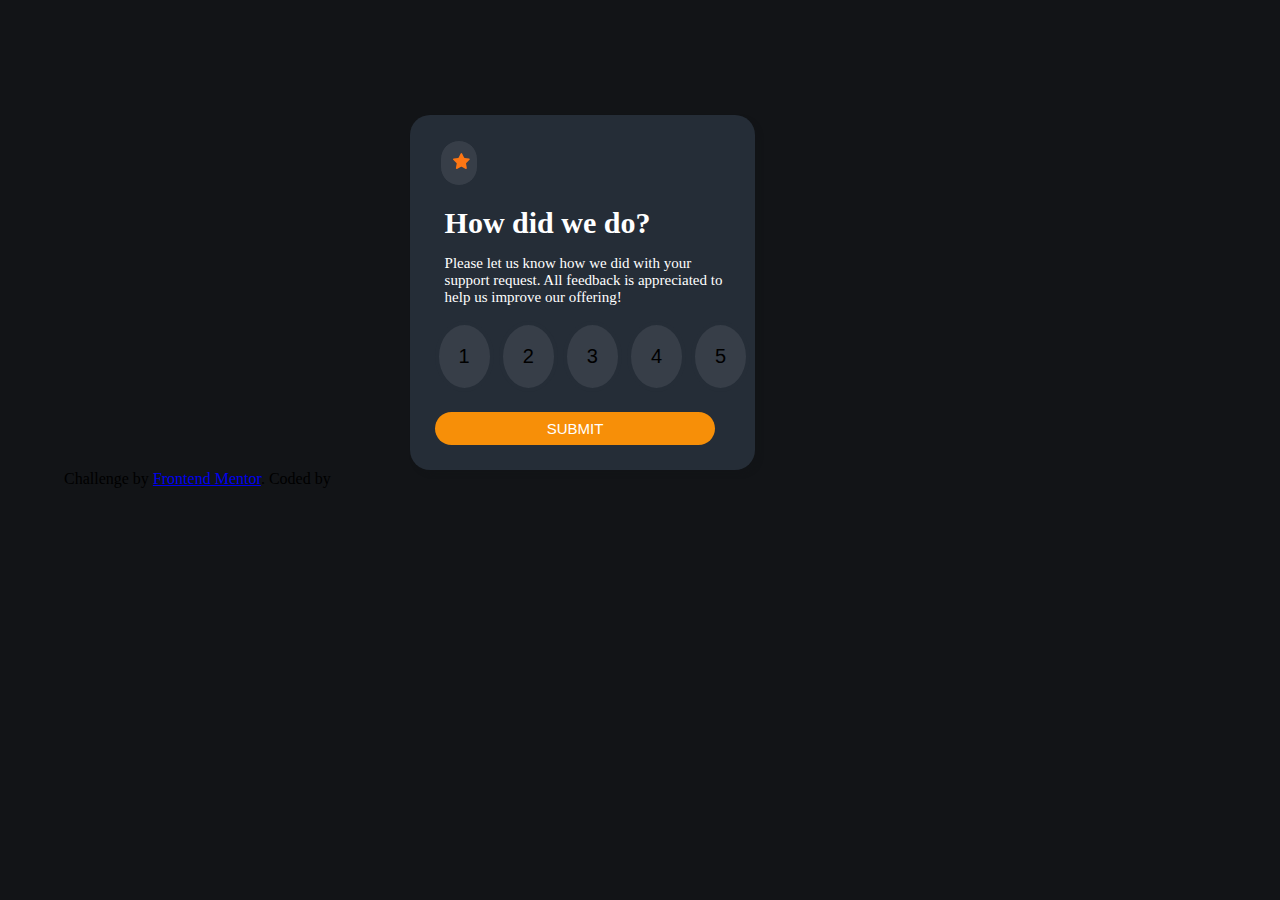
==== index.html @ c4d913ff "First commit" ====
<!DOCTYPE html>
<html lang="en">
<head>
    <meta charset="UTF-8">
    <meta http-equiv="X-UA-Compatible" content="IE=edge">
    <meta name="viewport" content="width=device-width, initial-scale=1.0">
    <title>RATE</title>
    <link rel="stylesheet" href="./CSS/rating.css">
</head>
<body>
    <section id="container">
        <div class="head">
            <img src="./images/icon-star.svg" alt="">
        </div>
        <div class="heading">
            <h1>How did we do?</h1>
            <p>Please let us know how we did with your support request. All feedback is appreciated 
                to help us improve our offering!</p>
        </div>
        <div class="rate">
            <button type="button" onclick="">1</button>
            <button type="button" onclick="">2</button>
            <button type="button" onclick="">3</button>
            <button type="button" onclick="">4</button>
            <button type="button" onclick="">5</button>
        </div>
        <div class="submit">
            <button type="submit" onclick="">Submit</button>
        </div>
    </section>
    <div class="attribution">
        Challenge by <a href="https://www.frontendmentor.io?ref=challenge" target="_blank">Frontend Mentor</a>. 
        Coded by <a href="#> JIDE-NNA</a>.
      </div>
    <script src="./JS/rating.js"></script>
</body>
</html>
---- CSS/rating.css ----
/* RATING PAGE*/
* {
    margin: 0;
    padding: 0;
    box-sizing: border-box;
}
:root {
    --White: hsl(0, 0%, 100%);
    --Light-Grey: hsl(217, 12%, 63%);
    --Medium-Grey: hsl(216, 12%, 54%);
    --Dark-Blue: hsl(213, 19%, 18%);
    --Very-Dark-Blue: hsl(216, 12%, 8%);
}
body{
    margin: 5%;
    background: var(--Very-Dark-Blue);
}
#container {
    margin-left: 30%;
    margin-top: 10%;
    box-shadow: 4px 4px 4px var(--Very-Dark-Blue);
    width: 30%;
    background: var(--Dark-Blue);
    border-radius: 20px;
    padding: 25px;
}
/* STAR IMAGE*/
#container .head {
    background: hsl(218, 13%, 25%);
    width: 13%;
    border: 1px solid var(--Dark-Blue);
    padding: 12px;
    border-radius: 50px;
    margin-left: 5px;
}
#container .heading {
    margin-left: 10px;
    margin-top: 20px;
    color: white;
}
#container .heading h1 {
    color: var(--White);
    font-size: 30px;
}
#container .heading p {
    margin-top: 15px;
    font-size: 15px;
}
#container .rate {
    margin-top: 15px;
    display: flex;
    gap: 5px;
}
#container .rate button {
    border: 4px solid var(--Dark-Blue);
    background: hsl(218, 13%, 25%);
    padding: 20px;
    border-radius: 50%;
    font-size: 20px;
}
#container .rate button:hover {
    background: rgb(131, 86, 3);
    cursor: pointer;
}
#container .submit button {
    margin-top: 20px;
    width: 95%;
    border-radius: 30px;
    border: hidden;
    padding: 8px;
    color: white;
    background: rgb(247, 143, 8);
    text-transform: uppercase;
    font-size: 15px;
}
#container .submit button:hover {
    color: rgb(131, 86, 3);
    background: white;
}


/* THANK YOU STATE*/
#contain {
    margin-left: 30%;
    margin-top: 15%;
    box-shadow: 4px 4px 4px var(--Very-Dark-Blue);
    width: 27%;
    background: var(--Dark-Blue);
    border-radius: 20px;
    padding: 25px;
}
#contain .image img {
    margin-left: 70px;
    width: 40%;
    height: 80px;
}
#contain .thanks{
    text-align: center;
    margin-top: 20px;
    padding: 2%;
    margin-left: 55px;
    width: 50%;
    background: hsl(215, 15%, 24%);
    box-shadow: 4px 4px 4px var(--Dark-Blue);
    border-radius: 15px;
}
#contain .words {
    color: white;
    text-align: center;
}
#contain .words h1 {
    margin-top: 20px;
    font-size: 25px;
}
#contain .words p {
    margin-top: 20px;
    opacity: 50%;
}
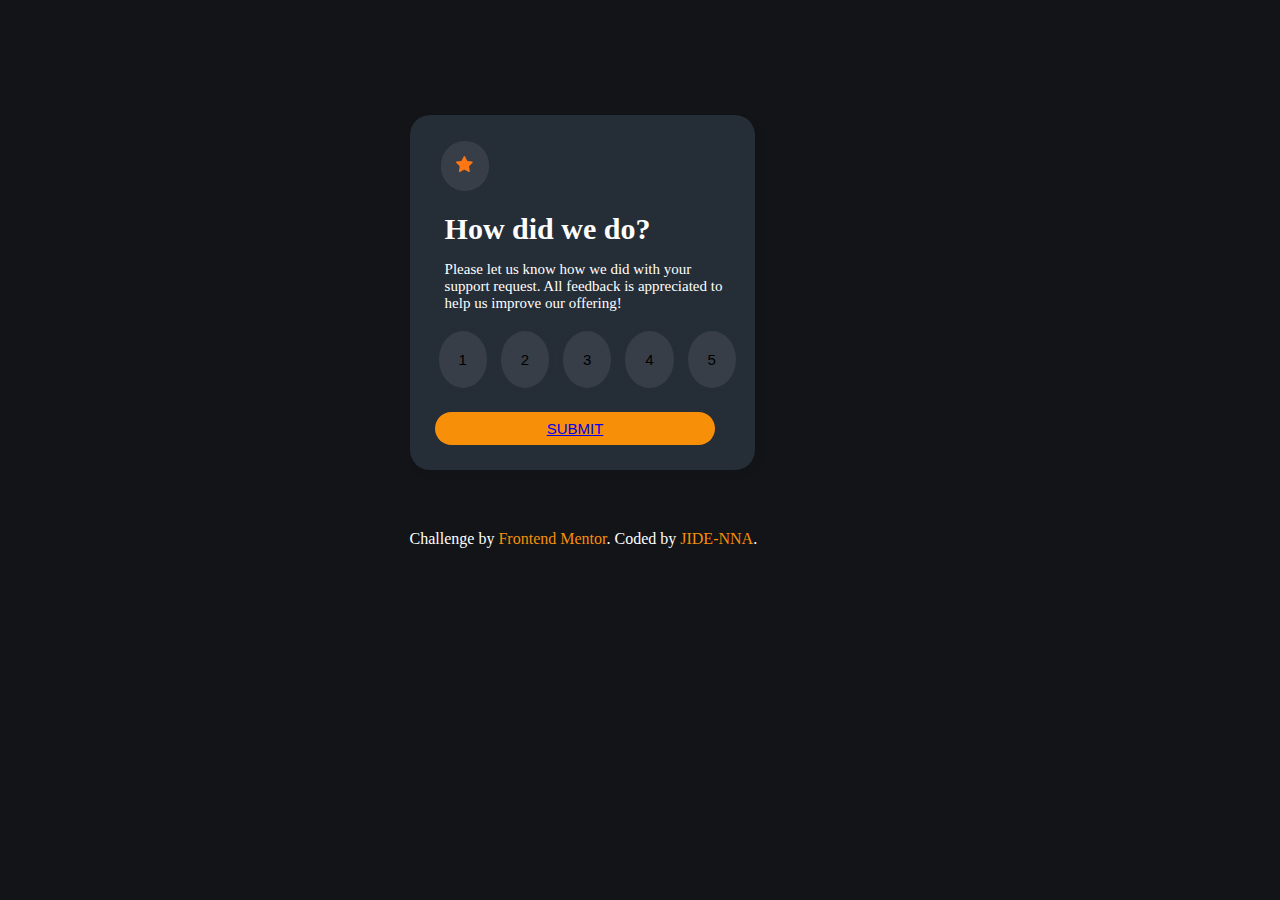
==== commit 6a65cbbc: "Second commit" ====
--- a/index.html
+++ b/index.html
@@ -25,13 +25,15 @@
             <button type="button" onclick="">5</button>
         </div>
         <div class="submit">
-            <button type="submit" onclick="">Submit</button>
+            <button type="submit" onclick=""><a href="thankyou.html">Submit</a></button>
         </div>
     </section>
+    <footer>
     <div class="attribution">
         Challenge by <a href="https://www.frontendmentor.io?ref=challenge" target="_blank">Frontend Mentor</a>. 
-        Coded by <a href="#> JIDE-NNA</a>.
+        Coded by <a href="#"> JIDE-NNA</a>.
       </div>
+      </footer>
     <script src="./JS/rating.js"></script>
 </body>
 </html>--- a/CSS/rating.css
+++ b/CSS/rating.css
@@ -56,7 +56,7 @@
     background: hsl(218, 13%, 25%);
     padding: 20px;
     border-radius: 50%;
-    font-size: 20px;
+    font-size: 15px;
 }
 #container .rate button:hover {
     background: rgb(131, 86, 3);
@@ -77,42 +77,166 @@
     color: rgb(131, 86, 3);
     background: white;
 }
+footer {
+    margin-top: 60px;
+    color: white;
+    margin-left: 30%;
+}
+footer .attribution a {
+    color: rgb(247, 143, 8);
+    text-decoration: none;
+}
+@media (max-width:2560px) {
+    #container {
+        margin-left: 15%;
+    }
+    #container .head {
+        padding: 15px;
+        width: 8%;
+    }
+    #container .rate {
+        gap: 5%;
+    }
+    #container .rate button {
+        padding: 20px;
+        width: 20%;
+    }
+    footer {
+        margin-left: 20%;
+    }
+}
+@media (max-width:1440px) {
+    #container {
+        margin-left: 30%;
+    }
+    #container .head {
+        padding: 15px;
+        width: 50px;
+    }
+    #container .rate {
+        gap:2%;
+    }
+    footer {
+        margin-left: 30%;
+    }
+}
+@media (max-width: 1024px) {
+    #container {
+        width: 40%;
+        margin-left: 30%;
+        margin-top: 20%;
+    } 
+    footer {
+        margin-left: 30%;
+    }
+}
+ @media (max-width:768px) {
+    #container {
+        width: 50%;
+        margin-left: 25%;
+        margin-top: 20%;
+    }
+    #container .head {
+        padding: 13px;
+        width: 15%;
+    }
+    footer {
+        margin-left: 25%;
+    }
+ }
+ @media (max-width:500px) {
+    #container {
+        width: 60%;
+        margin: 20%;
+        margin-top: 40%;
+    }
+    #container .head {
+        padding: 13px;
+        width: 20%;
+    }
+    #container .heading {
+        margin: 2px;
+    }
+    #container .heading h1{
+        font-size: 25px;
+    }
+    #container .heading p {
+        font-size: 14px;
+    }
+    #container .rate {
+        gap: 1%;
+    }
+    #container .rate button {
+        padding: 13px;
+        font-size: 15px;
+    }
+    footer {
+        text-align: center;
+        margin-left: 20%;
+        margin-top: 25px;
+        width: 60%;
+    }
+}
+    @media (max-width: 375px) {
+        #container {
+            width: 60%;
+            padding: 10px;
+            margin-top: 50%;
+        }
+        #container .head {
+            padding: 13px;
+            width: 25%;
+        }
+        #container .rate button {
+            padding: 10px;
+            font-size: 12px;
+        }
+    }
+    @media (max-width: 320px) {
+        #container {
+            margin-top: 50%;
+        }
+        #container .head {
+            padding: 10px;
+            width: 25%;
+        }
+        #container .heading h1 {
+            margin-top: 10px;
+            font-size: 20px;
+        }
+        #container .heading p {
+            font-size: 12px;
+        }
+        #container .rate button {
+            padding: 5%;
+            font-size: 12px;
+        }
+        footer {
+            font-size: 13px;
+        }
+    }
+    @media (max-width: 250px) {
+        #container {
+            margin-top: 80%;
+        }
+        #container .head {
+            padding: 5px;
+            width: 25%;
+        }
+        #container .heading h1 {
+            margin-top: 10px;
+            font-size: 15px;
+        }
+        #container .heading p {
+            font-size: 10px;
+        }
+        #container .rate button {
+            padding: 5%;
+            font-size: 8px;
+        }
+        footer {
+            font-size: 10px;
+        }
+    }
 
 
-/* THANK YOU STATE*/
-#contain {
-    margin-left: 30%;
-    margin-top: 15%;
-    box-shadow: 4px 4px 4px var(--Very-Dark-Blue);
-    width: 27%;
-    background: var(--Dark-Blue);
-    border-radius: 20px;
-    padding: 25px;
-}
-#contain .image img {
-    margin-left: 70px;
-    width: 40%;
-    height: 80px;
-}
-#contain .thanks{
-    text-align: center;
-    margin-top: 20px;
-    padding: 2%;
-    margin-left: 55px;
-    width: 50%;
-    background: hsl(215, 15%, 24%);
-    box-shadow: 4px 4px 4px var(--Dark-Blue);
-    border-radius: 15px;
-}
-#contain .words {
-    color: white;
-    text-align: center;
-}
-#contain .words h1 {
-    margin-top: 20px;
-    font-size: 25px;
-}
-#contain .words p {
-    margin-top: 20px;
-    opacity: 50%;
-}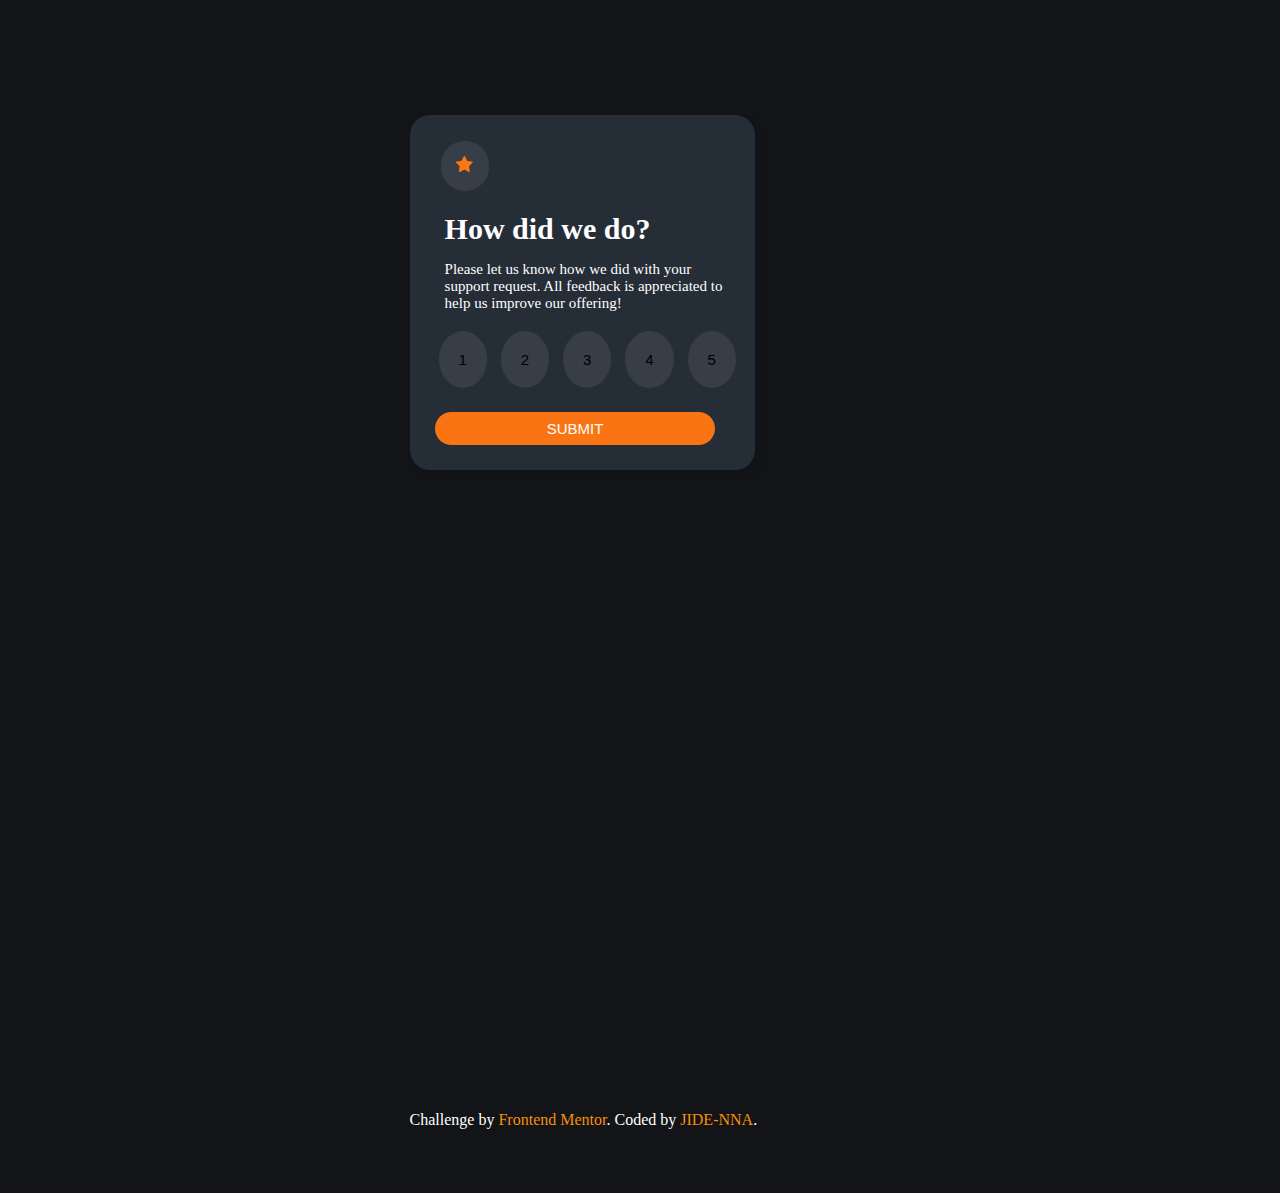
==== commit f23f07cd: "Omo i no even sabi wetin i commit.." ====
--- a/index.html
+++ b/index.html
@@ -9,6 +9,7 @@
 </head>
 <body>
     <section id="container">
+        <div class="card">
         <div class="head">
             <img src="./images/icon-star.svg" alt="">
         </div>
@@ -18,14 +19,30 @@
                 to help us improve our offering!</p>
         </div>
         <div class="rate">
-            <button type="button" onclick="">1</button>
-            <button type="button" onclick="">2</button>
-            <button type="button" onclick="">3</button>
-            <button type="button" onclick="">4</button>
-            <button type="button" onclick="">5</button>
+            <button>1</button>
+            <button>2</button>
+            <button>3</button>
+            <button>4</button>
+            <button>5</button>
         </div>
         <div class="submit">
-            <button type="submit" onclick=""><a href="thankyou.html">Submit</a></button>
+            <button>Submit</button>
+        </div>
+    </div>
+    </section>
+    <section id="contain">
+        <div class="card-2">
+        <div class="image">
+            <img src="./images/illustration-thank-you.svg" alt="">
+        </div>
+        <div class="thanks">
+            <p>You selected <span>0</span> of 5</p>
+            </div>
+            <div class="words">
+            <h1>Thank you!</h1>
+            <p>We appreciate you taking the time to give a rating. If you ever need more support, 
+                don’t hesitate to get in touch!</p>
+        </div>
         </div>
     </section>
     <footer>
@@ -34,6 +51,6 @@
         Coded by <a href="#"> JIDE-NNA</a>.
       </div>
       </footer>
-    <script src="./JS/rating.js"></script>
+    <script type="text/javascript" src="./JS/rating.js"></script>
 </body>
 </html>--- a/CSS/rating.css
+++ b/CSS/rating.css
@@ -59,7 +59,11 @@
     font-size: 15px;
 }
 #container .rate button:hover {
-    background: rgb(131, 86, 3);
+    background: var(--Light-Grey);
+    cursor: pointer;
+}
+#container .rate button:active {
+    background: hsl(25, 97%, 53%);
     cursor: pointer;
 }
 #container .submit button {
@@ -69,13 +73,86 @@
     border: hidden;
     padding: 8px;
     color: white;
-    background: rgb(247, 143, 8);
+    background: hsl(25, 97%, 53%);
     text-transform: uppercase;
     font-size: 15px;
 }
 #container .submit button:hover {
     color: rgb(131, 86, 3);
     background: white;
+}
+/* THANK YOU STATE*/
+#contain {
+    visibility: hidden;
+    margin-left: 30%;
+    margin-top: 15%;
+    box-shadow: 4px 4px 4px var(--Very-Dark-Blue);
+    width: 27%;
+    background: var(--Dark-Blue);
+    border-radius: 20px;
+    padding: 25px;
+}
+#contain .image img {
+    margin-left: 70px;
+    width: 40%;
+    height: 80px;
+}
+#contain .thanks{
+    text-align: center;
+    margin-top: 20px;
+    padding: 2%;
+    margin-left: 55px;
+    width: 50%;
+    background: hsl(215, 15%, 24%);
+    box-shadow: 4px 4px 4px var(--Dark-Blue);
+    border-radius: 15px;
+}
+#contain .words {
+    color: white;
+    text-align: center;
+}
+#contain .words h1 {
+    margin-top: 20px;
+    font-size: 25px;
+}
+#contain .words p {
+    margin-top: 20px;
+    opacity: 50%;
+}
+
+
+
+@media (max-width: 2560px) {
+    #contain {
+    margin-left: 20%;
+    }
+    #contain .image {
+        margin-left: 20%;
+    }
+    #contain .thanks {
+        margin-left: 25%;
+        padding: 5px;
+    }
+    #contain .words p {
+        font-size: 28px;
+    }
+}
+@media (max-width: 1440px) {
+    #contain .image {
+        margin-left: 10%;
+    }
+    #contain .words p {
+        font-size: 25px;
+    }
+}
+@media (max-width: 1024px) {
+    #contain {
+        width: 40%;
+        margin-left: 15%;
+    }
+}
+@media (max-width: 768px) {
+    
 }
 footer {
     margin-top: 60px;
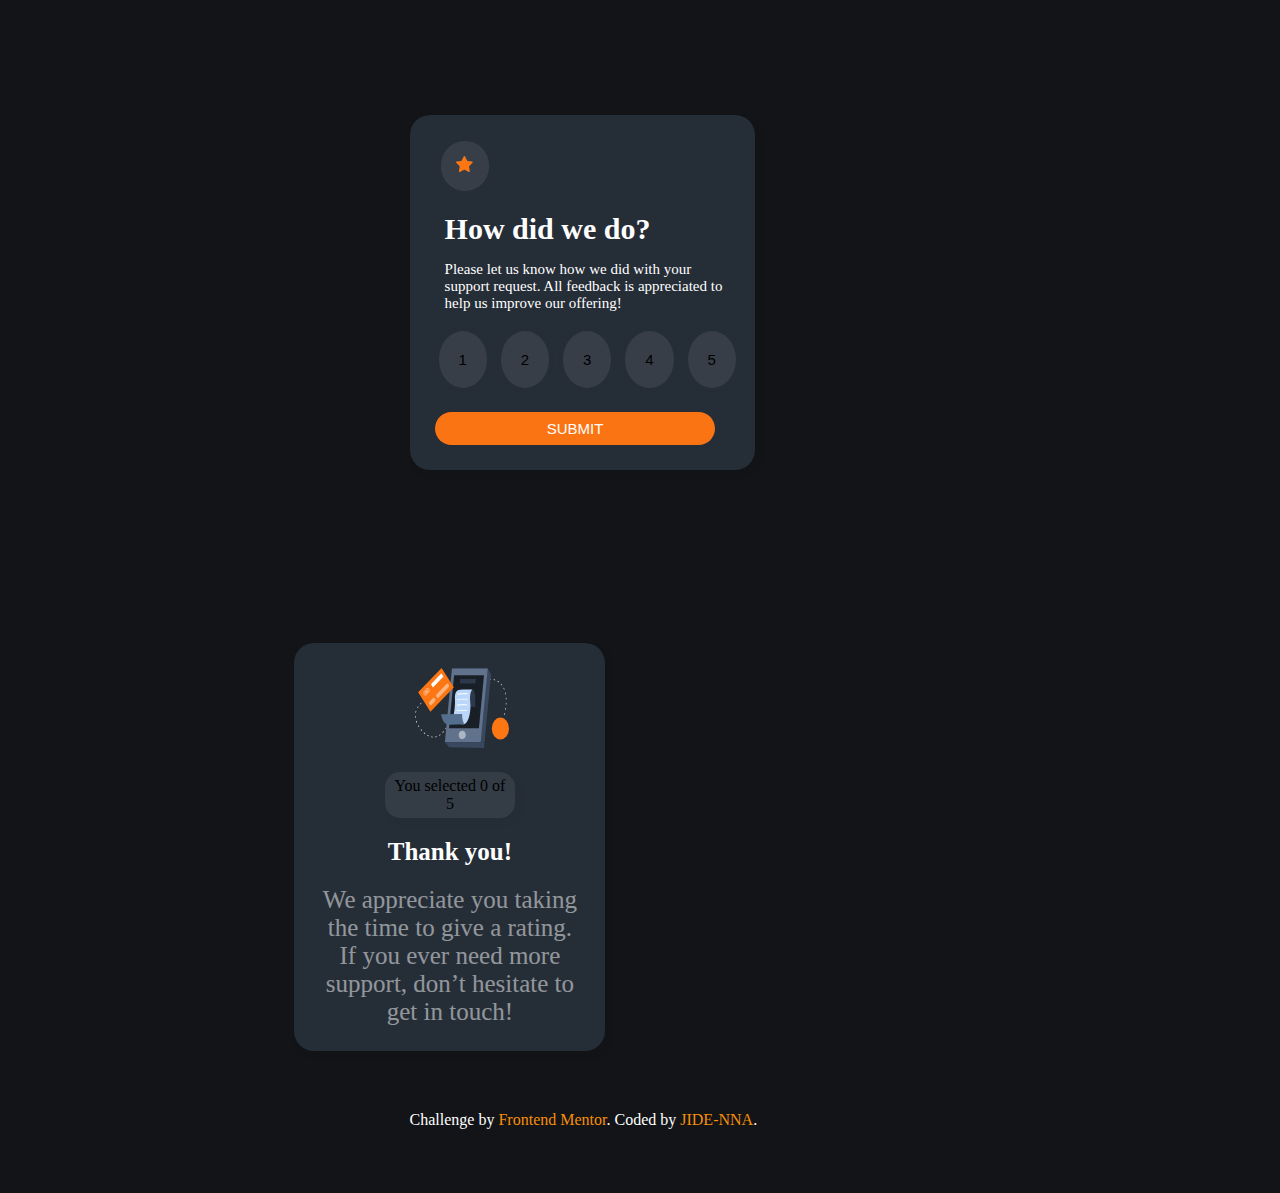
==== commit 7f81ceeb: "Life Tuff..." ====
--- a/index.html
+++ b/index.html
@@ -19,7 +19,7 @@
                 to help us improve our offering!</p>
         </div>
         <div class="rate">
-            <button>1</button>
+            <button onclick="">1</button>
             <button>2</button>
             <button>3</button>
             <button>4</button>
--- a/CSS/rating.css
+++ b/CSS/rating.css
@@ -81,9 +81,13 @@
     color: rgb(131, 86, 3);
     background: white;
 }
+#container .submit button:active {
+    color: rgb(131, 86, 3);
+    background: white;
+}
 /* THANK YOU STATE*/
 #contain {
-    visibility: hidden;
+    visibility: hdden;
     margin-left: 30%;
     margin-top: 15%;
     box-shadow: 4px 4px 4px var(--Very-Dark-Blue);
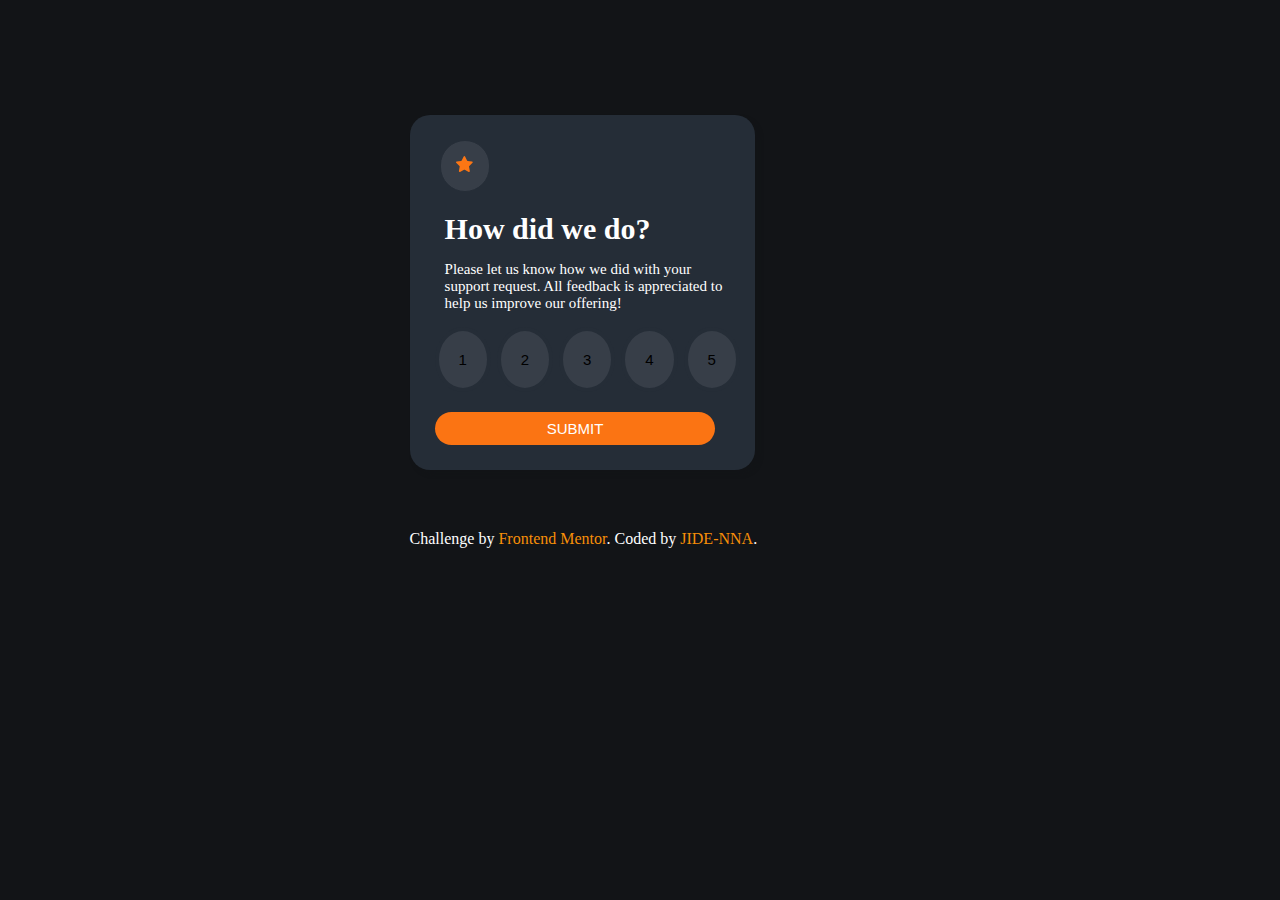
==== commit 9f34abde: "commits" ====
--- a/index.html
+++ b/index.html
@@ -1,56 +1,62 @@
 <!DOCTYPE html>
 <html lang="en">
-<head>
-    <meta charset="UTF-8">
-    <meta http-equiv="X-UA-Compatible" content="IE=edge">
-    <meta name="viewport" content="width=device-width, initial-scale=1.0">
+  <head>
+    <meta charset="UTF-8" />
+    <meta http-equiv="X-UA-Compatible" content="IE=edge" />
+    <meta name="viewport" content="width=device-width, initial-scale=1.0" />
     <title>RATE</title>
-    <link rel="stylesheet" href="./CSS/rating.css">
-</head>
-<body>
+    <link rel="stylesheet" href="./CSS/rating.css" />
+  </head>
+  <body>
     <section id="container">
-        <div class="card">
+      <div class="card">
         <div class="head">
-            <img src="./images/icon-star.svg" alt="">
+          <img src="./images/icon-star.svg" alt="" />
         </div>
         <div class="heading">
-            <h1>How did we do?</h1>
-            <p>Please let us know how we did with your support request. All feedback is appreciated 
-                to help us improve our offering!</p>
+          <h1>How did we do?</h1>
+          <p>
+            Please let us know how we did with your support request. All
+            feedback is appreciated to help us improve our offering!
+          </p>
         </div>
         <div class="rate">
-            <button onclick="">1</button>
-            <button>2</button>
-            <button>3</button>
-            <button>4</button>
-            <button>5</button>
+          <button>1</button>
+          <button>2</button>
+          <button>3</button>
+          <button>4</button>
+          <button>5</button>
         </div>
         <div class="submit">
-            <button>Submit</button>
+          <button><p class="submit-p">Submit</p></button>
         </div>
-    </div>
+      </div>
     </section>
     <section id="contain">
-        <div class="card-2">
+      <div class="card-2">
         <div class="image">
-            <img src="./images/illustration-thank-you.svg" alt="">
+          <img src="./images/illustration-thank-you.svg" alt="" />
         </div>
         <div class="thanks">
-            <p>You selected <span>0</span> of 5</p>
-            </div>
-            <div class="words">
-            <h1>Thank you!</h1>
-            <p>We appreciate you taking the time to give a rating. If you ever need more support, 
-                don’t hesitate to get in touch!</p>
+          <p>You selected <span>0</span> of 5</p>
         </div>
+        <div class="words">
+          <h1>Thank you!</h1>
+          <p>
+            We appreciate you taking the time to give a rating. If you ever need
+            more support, don’t hesitate to get in touch!
+          </p>
         </div>
+      </div>
     </section>
     <footer>
-    <div class="attribution">
-        Challenge by <a href="https://www.frontendmentor.io?ref=challenge" target="_blank">Frontend Mentor</a>. 
-        Coded by <a href="#"> JIDE-NNA</a>.
+      <div class="attribution">
+        Challenge by
+        <a href="https://www.frontendmentor.io?ref=challenge" target="_blank"
+          >Frontend Mentor</a
+        >. Coded by <a href="#"> JIDE-NNA</a>.
       </div>
-      </footer>
+    </footer>
     <script type="text/javascript" src="./JS/rating.js"></script>
-</body>
-</html>+  </body>
+</html>
--- a/CSS/rating.css
+++ b/CSS/rating.css
@@ -16,7 +16,7 @@
     background: var(--Very-Dark-Blue);
 }
 #container {
-    margin-left: 30%;
+    margin-left: 35%;
     margin-top: 10%;
     box-shadow: 4px 4px 4px var(--Very-Dark-Blue);
     width: 30%;
@@ -87,17 +87,17 @@
 }
 /* THANK YOU STATE*/
 #contain {
-    visibility: hdden;
-    margin-left: 30%;
-    margin-top: 15%;
+    display: none;
+    margin-left: 35%;
+    margin-top: 10%;
     box-shadow: 4px 4px 4px var(--Very-Dark-Blue);
-    width: 27%;
+    width: 30%;
     background: var(--Dark-Blue);
     border-radius: 20px;
     padding: 25px;
 }
 #contain .image img {
-    margin-left: 70px;
+    margin-left: 25%;
     width: 40%;
     height: 80px;
 }
@@ -106,7 +106,7 @@
     margin-top: 20px;
     padding: 2%;
     margin-left: 55px;
-    width: 50%;
+    width: 70%;
     background: hsl(215, 15%, 24%);
     box-shadow: 4px 4px 4px var(--Dark-Blue);
     border-radius: 15px;
@@ -123,29 +123,21 @@
     margin-top: 20px;
     opacity: 50%;
 }
+footer {
+    margin-top: 60px;
+    color: white;
+    margin-left: 30%;
+}
+footer .attribution a {
+    color: rgb(247, 143, 8);
+    text-decoration: none;
+}
 
-
-
-@media (max-width: 2560px) {
-    #contain {
-    margin-left: 20%;
-    }
-    #contain .image {
-        margin-left: 20%;
-    }
-    #contain .thanks {
-        margin-left: 25%;
-        padding: 5px;
-    }
-    #contain .words p {
-        font-size: 28px;
-    }
-}
 @media (max-width: 1440px) {
-    #contain .image {
+    #container .image {
         margin-left: 10%;
     }
-    #contain .words p {
+    #container .words p {
         font-size: 25px;
     }
 }
@@ -158,18 +150,10 @@
 @media (max-width: 768px) {
     
 }
-footer {
-    margin-top: 60px;
-    color: white;
-    margin-left: 30%;
-}
-footer .attribution a {
-    color: rgb(247, 143, 8);
-    text-decoration: none;
-}
-@media (max-width:2560px) {
-    #container {
-        margin-left: 15%;
+
+@media only screen and (max-width: 2560px) {
+    #container {
+        margin-left: 30%;
     }
     #container .head {
         padding: 15px;
@@ -182,11 +166,25 @@
         padding: 20px;
         width: 20%;
     }
-    footer {
-        margin-left: 20%;
-    }
-}
-@media (max-width:1440px) {
+    #contain {
+        margin-left: 30%;
+        }
+        #contain .image {
+            margin-left: 5%;
+            width: 100%;
+        }
+        #contain .thanks {
+            margin-left: 15%;
+            padding: 5px;
+        }
+        #contain .words p {
+            font-size: 28px;
+        }
+    footer {
+        margin-left: 35%;
+    }
+}
+@media only screen and (max-width: 1440px) {
     #container {
         margin-left: 30%;
     }
@@ -201,7 +199,7 @@
         margin-left: 30%;
     }
 }
-@media (max-width: 1024px) {
+@media only screen and (max-width: 1024px) {
     #container {
         width: 40%;
         margin-left: 30%;
@@ -211,7 +209,7 @@
         margin-left: 30%;
     }
 }
- @media (max-width:768px) {
+@media only screen and (max-width: 768px) {
     #container {
         width: 50%;
         margin-left: 25%;
@@ -221,11 +219,15 @@
         padding: 13px;
         width: 15%;
     }
-    footer {
+    #contain {
+        width: 50%;
         margin-left: 25%;
     }
+    footer {
+        margin-left: 25%;
+    }
  }
- @media (max-width:500px) {
+ @media only screen and (max-width: 600px) {
     #container {
         width: 60%;
         margin: 20%;
@@ -251,14 +253,21 @@
         padding: 13px;
         font-size: 15px;
     }
+    #contain {
+        width: 65%;
+        margin-left: 20%;
+    }
+    #contain .words p {
+        font-size: 20px;
+    }
     footer {
         text-align: center;
         margin-left: 20%;
         margin-top: 25px;
-        width: 60%;
-    }
-}
-    @media (max-width: 375px) {
+        width: 70%;
+    }
+}
+@media only screen and (max-width: 375px) {
         #container {
             width: 60%;
             padding: 10px;
@@ -272,6 +281,10 @@
             padding: 10px;
             font-size: 12px;
         }
+        #contain {
+            width: 100%;
+            margin-left: 0%;
+        }
     }
     @media (max-width: 320px) {
         #container {
@@ -315,6 +328,17 @@
             padding: 5%;
             font-size: 8px;
         }
+        #contain {
+            width: 100%;
+            margin-left: 0;
+        }
+        #contain .thanks {
+            width: 100%;
+            margin-left: 5%;
+        }
+        #contain .words p {
+            font-size: 15px;
+        }
         footer {
             font-size: 10px;
         }
